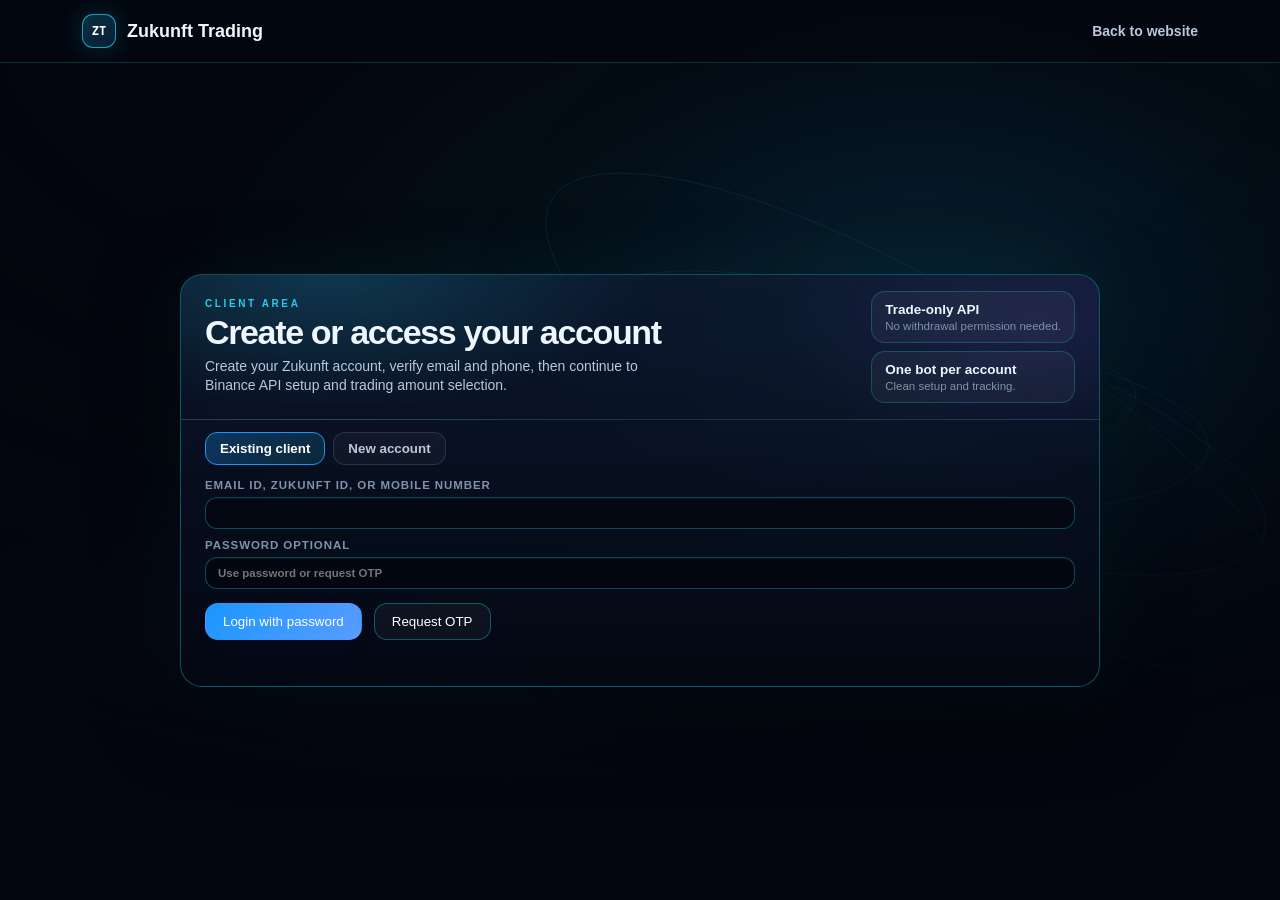
==== account.html @ 31ef970a "Initial frontend" ====
﻿<!doctype html>
<html lang="en">
<head>
<meta charset="utf-8">
<title>Zukunft Trading - Account Signup / Login</title>
<meta name="viewport" content="width=device-width, initial-scale=1">
<style>
  :root{--ground:#03060E;--surface:rgba(255,255,255,.045);--line:rgba(140,175,235,.18);--line-2:rgba(34,211,238,.36);--ink:#EEF6FF;--ink-soft:#B9C8DD;--muted:#7F92AC;--accent:#1997FF;--accent-2:#22D3EE;--iris:#8B5CF6;--up:#22D08A;--bad:#FF5B7A}
  *{box-sizing:border-box}html{min-height:100%;background:var(--ground)}body{margin:0;min-height:100svh;color:var(--ink);font-family:-apple-system,BlinkMacSystemFont,"Segoe UI",Roboto,Helvetica,Arial,sans-serif;background:radial-gradient(1200px 700px at 72% 36%,rgba(34,211,238,.1),transparent 62%),radial-gradient(820px 480px at 30% 84%,rgba(139,92,246,.1),transparent 64%),var(--ground);overflow-x:hidden}
  canvas{position:fixed;inset:0;width:100vw;height:100vh;pointer-events:none;z-index:0;opacity:.9;will-change:opacity}
  .vignette{position:fixed;inset:0;z-index:1;pointer-events:none;background:radial-gradient(120% 90% at 50% 0%,transparent 42%,rgba(3,6,14,.58) 82%,var(--ground) 100%)}
  .page{position:relative;z-index:2;min-height:100svh;display:grid;place-items:center;padding:66px 22px 6px}
  .top{position:fixed;left:0;right:0;top:0;z-index:5;border-bottom:1px solid rgba(34,211,238,.22);background:rgba(3,7,16,.8);backdrop-filter:blur(18px)}
  .top-in{height:62px;display:flex;align-items:center;justify-content:space-between;gap:18px;width:min(1160px,100%);margin:auto;padding:0 22px}
  .brand{display:flex;align-items:center;gap:11px;font-weight:850;font-size:18px}.brand-mark{width:34px;height:34px;border-radius:11px;display:grid;place-items:center;font:850 12px ui-monospace,monospace;color:#fff;background:linear-gradient(145deg,rgba(34,211,238,.22),rgba(59,130,246,.18));border:1px solid rgba(34,211,238,.7);box-shadow:0 0 28px rgba(34,211,238,.22)}
  .back{color:var(--ink-soft);text-decoration:none;font-weight:750;font-size:14px}.back:hover{color:#fff}
  .auth-card{width:min(920px,100%);border:1px solid rgba(34,211,238,.34);border-radius:22px;background:linear-gradient(180deg,rgba(14,25,49,.78),rgba(5,10,22,.86));box-shadow:0 24px 80px rgba(0,0,0,.58),0 0 70px rgba(34,211,238,.08);overflow:hidden;backdrop-filter:blur(14px)}
  .auth-head{display:grid;grid-template-columns:1fr auto;gap:16px;align-items:center;padding:16px 24px;border-bottom:1px solid var(--line);background:radial-gradient(520px 220px at 16% 0%,rgba(34,211,238,.18),transparent 62%),radial-gradient(420px 200px at 94% 34%,rgba(139,92,246,.11),transparent 64%)}
  .kicker{margin:0 0 6px;font-size:10px;font-weight:800;letter-spacing:.26em;text-transform:uppercase;background:linear-gradient(90deg,var(--accent-2),var(--iris));-webkit-background-clip:text;background-clip:text;color:transparent}
  h1{margin:0;font-size:clamp(25px,3vw,34px);line-height:1;letter-spacing:-.04em}.lead{margin:8px 0 0;color:var(--ink-soft);font-size:14px;max-width:60ch;line-height:1.38}
  .tabs{display:flex;gap:8px;padding:12px 24px 0}.tab{border:1px solid var(--line);background:rgba(255,255,255,.035);color:var(--ink-soft);padding:8px 14px;border-radius:12px;cursor:pointer;font-weight:800}.tab.active{color:#fff;border-color:var(--accent);background:linear-gradient(135deg,rgba(25,151,255,.28),rgba(34,211,238,.12))}
  .auth-body{padding:14px 24px 18px;background:linear-gradient(180deg,rgba(3,7,16,.12),rgba(3,7,16,.34))}.auth-pane{display:none}.auth-pane.active{display:block}.form-grid{display:grid;grid-template-columns:repeat(4,1fr);gap:10px}.form-grid>label:not(.full){grid-column:span 1}.full{grid-column:1/-1}.form-grid>.country-field{grid-column:1 / span 2}.form-grid>label:has(#signupEmail){grid-column:3 / span 2}.form-grid>.phone-grid{grid-column:1 / span 2}.form-grid>label:has(#signupPass){grid-column:3 / span 1}.form-grid>label:has(#signupPass2){grid-column:4 / span 1}
  label{display:grid;gap:6px;font-size:11.5px;color:var(--muted);font-weight:800;text-transform:uppercase;letter-spacing:.08em}
  input,select{width:100%;border:1px solid rgba(34,211,238,.32);border-radius:12px;background:rgba(3,6,14,.72);color:#fff;padding:9px 12px;font:inherit;outline:none;box-shadow:inset 0 1px 0 rgba(255,255,255,.03);color-scheme:dark}input:focus,select:focus{border-color:var(--accent-2);box-shadow:0 0 0 3px rgba(34,211,238,.12),0 0 28px rgba(34,211,238,.08)}input[readonly]{opacity:.78}input[type="date"]::-webkit-calendar-picker-indicator{filter:invert(1) brightness(1.7);opacity:.75;cursor:pointer}
  .combo-field{position:relative}.combo-wrap{position:relative}.combo-wrap input{padding-right:42px}.combo-wrap:after{content:"";position:absolute;right:15px;top:50%;width:8px;height:8px;border-right:2px solid #C9D8EF;border-bottom:2px solid #C9D8EF;transform:translateY(-70%) rotate(45deg);pointer-events:none}.combo-menu{position:absolute;z-index:20;left:0;right:0;top:calc(100% + 7px);display:none;max-height:124px;overflow:auto;border:1px solid rgba(34,211,238,.34);border-radius:16px;background:linear-gradient(180deg,rgba(10,22,42,.98),rgba(4,9,20,.98));box-shadow:0 28px 80px rgba(0,0,0,.58),0 0 42px rgba(34,211,238,.1);padding:6px;backdrop-filter:blur(16px)}.combo-field.open .combo-menu{display:block}.combo-option{width:100%;border:0;border-radius:11px;background:transparent;color:#DCEBFF;text-align:left;padding:8px 11px;font:800 12.5px inherit;cursor:pointer}.combo-option:hover,.combo-option.active{background:linear-gradient(135deg,rgba(25,151,255,.22),rgba(34,211,238,.1));color:#fff}.combo-empty{padding:9px 11px;color:var(--muted);font-size:12.5px}.combo-hint{display:none;margin-top:3px;color:var(--muted);font-size:10.5px;text-transform:none;letter-spacing:0;font-weight:700}.country-field.open .combo-hint,.country-field:focus-within .combo-hint{display:block}.phone-grid{display:grid;grid-template-columns:minmax(150px,.36fr) 1fr;gap:10px}.plan-choice{display:grid;grid-template-columns:repeat(2,1fr);gap:10px;margin:0 0 12px}.plan-choice input{position:absolute;opacity:0;pointer-events:none}.plan-card{border:1px solid var(--line);border-radius:15px;background:rgba(255,255,255,.035);padding:10px 13px;cursor:pointer;transition:border-color .18s ease,background .18s ease,box-shadow .18s ease}.plan-card b{display:block;color:#fff;font-size:13.5px}.plan-card span{display:block;color:var(--muted);font-size:11px;margin-top:3px;text-transform:none;letter-spacing:0;font-weight:700}.plan-card:has(input:checked){border-color:var(--accent-2);background:linear-gradient(135deg,rgba(25,151,255,.22),rgba(34,211,238,.09));box-shadow:0 0 30px rgba(34,211,238,.09)}
  .demo-hidden{display:none!important}
  .auth-pane.demo-mode .form-grid{grid-template-columns:repeat(4,1fr);align-items:end}.auth-pane.demo-mode .form-grid>label:not(.full){grid-column:span 2}.auth-pane.demo-mode .form-grid>.country-field{grid-column:1 / span 2}.auth-pane.demo-mode .form-grid>label:has(#signupEmail){grid-column:3 / span 2}.auth-pane.demo-mode .form-grid>label:has(#signupPass){grid-column:1 / span 2}.auth-pane.demo-mode .form-grid>label:has(#signupPass2){grid-column:3 / span 2}
  .rule-list{display:flex;gap:8px;flex-wrap:wrap;margin:2px 0 10px}.rule{font-size:11px;color:var(--muted);border:1px solid var(--line);border-radius:999px;padding:4px 8px}.rule.ok{color:var(--up);border-color:rgba(34,208,138,.35);background:rgba(34,208,138,.08)}
  .actions{display:flex;gap:12px;flex-wrap:wrap;margin-top:14px}.btn{border:1px solid transparent;border-radius:13px;padding:10px 17px;font:800 14px inherit;cursor:pointer;color:#fff}.btn-primary{background:linear-gradient(135deg,var(--accent),#5B9BFF);box-shadow:0 16px 44px -18px rgba(59,130,246,.9)}.btn-ghost{background:rgba(255,255,255,.04);border-color:var(--line-2)}
  .msg{min-height:18px;color:var(--muted);font-size:12.5px;margin-top:10px}.msg.err{color:var(--bad)}.otp-box,.success-box{display:none;margin-top:12px;padding:12px 14px;border-radius:14px;border:1px solid var(--line);background:rgba(255,255,255,.035);color:var(--ink-soft)}.otp-box.show,.success-box.show{display:block}.success-box{border-color:rgba(34,208,138,.35);background:rgba(34,208,138,.09);color:#BDF7DD}.demo-code{font-family:ui-monospace,monospace;color:#fff;font-weight:850}
  .aside{display:grid;gap:8px;align-content:start;min-width:200px}.mini-card{border:1px solid rgba(34,211,238,.24);border-radius:14px;padding:10px 13px;background:rgba(255,255,255,.04)}.mini-card b{display:block;font-size:13.5px}.mini-card span{display:block;color:var(--muted);font-size:11.5px;margin-top:3px}
  @media(max-width:780px){.auth-head{grid-template-columns:1fr}.aside{grid-template-columns:1fr 1fr}.form-grid,.auth-pane.demo-mode .form-grid,.plan-choice,.phone-grid{grid-template-columns:1fr}.form-grid>label:not(.full),.form-grid>.country-field,.form-grid>label:has(#signupEmail),.form-grid>.phone-grid,.form-grid>label:has(#signupPass),.form-grid>label:has(#signupPass2),.auth-pane.demo-mode .form-grid>label:not(.full),.auth-pane.demo-mode .form-grid>.country-field,.auth-pane.demo-mode .form-grid>label:has(#signupEmail),.auth-pane.demo-mode .form-grid>label:has(#signupPass),.auth-pane.demo-mode .form-grid>label:has(#signupPass2){grid-column:auto}.page{padding-top:82px}.tabs,.auth-body,.auth-head{padding-left:20px;padding-right:20px}}
  @media(max-width:520px){.page{padding:68px 10px 8px}.top-in{height:56px;padding:0 14px}.brand{font-size:15px}.back{font-size:13px}.auth-card{border-radius:18px}.auth-head{padding:13px 15px}.aside{display:none}.kicker{font-size:9.5px;margin-bottom:5px}h1{font-size:25px}.lead{font-size:12.5px;line-height:1.35;margin-top:7px}.tabs{padding:10px 14px 0}.tab{padding:8px 10px;font-size:13px}.auth-body{padding:12px 14px 14px}.plan-choice{grid-template-columns:repeat(2,1fr);gap:8px;margin-bottom:10px}.plan-card{padding:9px 10px;border-radius:13px}.plan-card b{font-size:12.5px}.plan-card span{display:none}.form-grid,.auth-pane.demo-mode .form-grid{grid-template-columns:repeat(2,1fr);gap:9px}.form-grid>label:not(.full),.auth-pane.demo-mode .form-grid>label:not(.full){grid-column:span 1}.form-grid>.country-field,.auth-pane.demo-mode .form-grid>.country-field,.form-grid>label:has(#signupEmail),.auth-pane.demo-mode .form-grid>label:has(#signupEmail),.form-grid>.phone-grid{grid-column:1 / -1}.form-grid>label:has(#signupPass),.auth-pane.demo-mode .form-grid>label:has(#signupPass){grid-column:1 / span 1}.form-grid>label:has(#signupPass2),.auth-pane.demo-mode .form-grid>label:has(#signupPass2){grid-column:2 / span 1}label{font-size:10.5px;gap:5px}input,select{padding:8px 10px;font-size:13px}.rule-list{gap:6px;margin-bottom:8px}.rule{font-size:10px;padding:3px 7px}.actions{margin-top:10px}.btn{padding:9px 13px;font-size:13px}.phone-grid{grid-template-columns:1fr 1fr}}
  @media(max-width:380px){.page{padding:60px 8px 4px}.top-in{height:52px}.auth-head{padding:10px 12px}.kicker{display:none}h1{font-size:22px}.lead{display:none}.tabs{padding:8px 12px 0}.tab{padding:7px 9px;font-size:12px}.auth-body{padding:9px 12px 10px}.plan-choice{margin-bottom:7px}.plan-card{padding:7px 9px}.plan-card b{font-size:11.5px}.form-grid,.auth-pane.demo-mode .form-grid{gap:7px}label{font-size:9.5px;gap:4px}input,select{padding:6px 8px;font-size:12px;border-radius:10px}.combo-menu{max-height:96px}.rule-list{margin:0 0 5px}.rule{font-size:9px;padding:2px 6px}.actions{margin-top:7px}.btn{padding:8px 11px;font-size:12px}.msg{min-height:14px;margin-top:6px;font-size:11px}}
</style>
</head>
<body>
<canvas id="bg" aria-hidden="true"></canvas>
<div class="vignette" aria-hidden="true"></div>
<header class="top">
  <div class="top-in">
    <div class="brand"><span class="brand-mark">ZT</span><span>Zukunft Trading</span></div>
    <a class="back" href="zukunft-trading.html">Back to website</a>
  </div>
</header>
<main class="page">
  <section class="auth-card">
    <div class="auth-head">
      <div>
        <p class="kicker">Client area</p>
        <h1>Create or access your account</h1>
        <p class="lead">Create your Zukunft account, verify email and phone, then continue to Binance API setup and trading amount selection.</p>
      </div>
      <div class="aside">
        <div class="mini-card"><b>Trade-only API</b><span>No withdrawal permission needed.</span></div>
        <div class="mini-card"><b>One bot per account</b><span>Clean setup and tracking.</span></div>
      </div>
    </div>
    <div class="tabs" role="tablist">
      <button class="tab active" data-tab="login" type="button">Existing client</button>
      <button class="tab" data-tab="signup" type="button">New account</button>
    </div>
    <div class="auth-body">
      <form class="auth-pane" id="signupPane">
        <div class="plan-choice" aria-label="Account type">
          <label class="plan-card"><input type="radio" name="accountType" value="starter_demo" checked><b>Free Demo</b><span>2-day demo account connection</span></label>
          <label class="plan-card"><input type="radio" name="accountType" value="pro_live"><b>Pro Live</b><span>$100/month live Binance connection</span></label>
        </div>
        <div class="form-grid">
          <label>First name<input id="firstName" autocomplete="given-name" required></label>
          <label>Last name<input id="lastName" autocomplete="family-name" required></label>
          <label data-pro-only>Date of birth<input id="dob" type="date"></label>
          <label data-pro-only>Age<input id="age" readonly placeholder="Auto"></label>
          <label class="full combo-field" id="countryField">Country of residence<span class="combo-wrap"><input id="country" autocomplete="off" placeholder="Search or type your country" required></span><span class="combo-menu" id="countryMenu"></span><span class="combo-hint">If your country is not listed, type it and it will be saved for next time.</span></label>
          <label>Email ID<input id="signupEmail" type="email" autocomplete="email" required></label>
          <div class="phone-grid" data-pro-only>
            <label class="combo-field" id="phoneCodeField">Extension<span class="combo-wrap"><input id="phoneCode" autocomplete="off" placeholder="+49 Germany" required></span><span class="combo-menu" id="phoneCodeMenu"></span></label>
            <label>Mobile number<input id="signupPhone" type="tel" autocomplete="tel" placeholder="170 0000000" required></label>
          </div>
          <label>Password<input id="signupPass" type="password" autocomplete="new-password" required></label>
          <label>Repeat password<input id="signupPass2" type="password" autocomplete="new-password" required></label>
          <div class="full"><div class="rule-list" id="rules"><span class="rule" data-rule="len">8+ characters</span><span class="rule" data-rule="cap">1 capital letter</span><span class="rule" data-rule="num">1 number</span><span class="rule" data-rule="match">Passwords match</span></div></div>
        </div>
        <div class="actions"><button class="btn btn-primary" type="submit">Create account</button></div>
        <div class="msg" id="signupMsg"></div>
        <div class="otp-box" id="signupOtp"><p id="emailOtpText">Email OTP sent. Check your inbox and enter the code below.</p><p id="phoneOtpText">Phone OTP sent. Enter the phone code below.</p><div class="form-grid"><label>Email OTP<input id="emailOtp" inputmode="numeric" maxlength="6"></label><label id="phoneOtpField">Phone OTP<input id="phoneOtp" inputmode="numeric" maxlength="6"></label></div><div class="actions"><button class="btn btn-primary" type="button" id="verifySignup">Verify and continue</button></div></div>
        <div class="success-box" id="signupSuccess">Account verified. Next step: payment gateway, then API key entry and capital setup.</div>
      </form>
      <form class="auth-pane active" id="loginPane">
        <div class="form-grid">
          <label class="full">Email ID, Zukunft ID, or mobile number<input id="loginId" autocomplete="username" required></label>
          <label class="full">Password optional<input id="loginPass" type="password" autocomplete="current-password" placeholder="Use password or request OTP"></label>
        </div>
        <div class="actions"><button class="btn btn-primary" type="submit">Login with password</button><button class="btn btn-ghost" type="button" id="requestLoginOtp">Request OTP</button></div>
        <div class="msg" id="loginMsg"></div>
        <div class="otp-box" id="loginOtpBox"><p>Login OTP sent. Check your email and enter the code below.</p><label>OTP<input id="loginOtp" inputmode="numeric" maxlength="6"></label><div class="actions"><button class="btn btn-primary" type="button" id="verifyLogin">Verify login</button></div></div>
        <div class="success-box" id="loginSuccess">Login successful. Dashboard connection comes next.</div>
      </form>
    </div>
  </section>
</main>
<script>
(function(){
  var API=window.ZUKUNFT_API_URL||(location.protocol==='file:'||location.hostname==='localhost'||location.hostname==='127.0.0.1'?'http://localhost:5050':'https://api.zukunfttrading.com'),pendingSignup=null,pendingLogin=null;
  function $(id){return document.getElementById(id)}function clean(v){return String(v||'').trim()}
  function setMsg(id,msg,err){var el=$(id);if(!el)return;el.textContent=msg||'';el.classList.toggle('err',!!err)}
  function api(path,body){return fetch(API+path,{method:'POST',headers:{'Content-Type':'application/json'},body:JSON.stringify(body)}).catch(function(){throw new Error('Backend is not running. Open D:\\Start Zukunft Account.bat and keep that window open.')}).then(function(r){return r.json().then(function(d){if(!r.ok)throw new Error(d.error||'Request failed');return d})})}
  function openPortal(){setTimeout(function(){location.href='portal.html'},850)}
  var countryData=[
    ['Germany','+49'],['United States','+1'],['Canada','+1'],['United Kingdom','+44'],['India','+91'],['Australia','+61'],['France','+33'],['Spain','+34'],['Italy','+39'],['Netherlands','+31'],['Switzerland','+41'],['Austria','+43'],['Belgium','+32'],['Sweden','+46'],['Norway','+47'],['Denmark','+45'],['Finland','+358'],['Poland','+48'],['Portugal','+351'],['Ireland','+353'],['United Arab Emirates','+971'],['Saudi Arabia','+966'],['Singapore','+65'],['Japan','+81'],['South Korea','+82'],['China','+86'],['Brazil','+55'],['Mexico','+52'],['South Africa','+27'],['Turkey','+90'],['New Zealand','+64'],['Luxembourg','+352'],['Czech Republic','+420'],['Slovakia','+421'],['Hungary','+36'],['Romania','+40'],['Bulgaria','+359'],['Croatia','+385'],['Slovenia','+386'],['Greece','+30'],['Cyprus','+357'],['Malta','+356'],['Estonia','+372'],['Latvia','+371'],['Lithuania','+370'],['Iceland','+354'],['Liechtenstein','+423'],['Monaco','+377'],['Andorra','+376'],['Israel','+972'],['Qatar','+974'],['Kuwait','+965'],['Bahrain','+973'],['Oman','+968'],['Thailand','+66'],['Malaysia','+60'],['Indonesia','+62'],['Philippines','+63'],['Vietnam','+84'],['Taiwan','+886'],['Hong Kong','+852'],['Pakistan','+92'],['Bangladesh','+880'],['Sri Lanka','+94'],['Nepal','+977'],['Egypt','+20'],['Morocco','+212'],['Nigeria','+234'],['Kenya','+254'],['Ghana','+233'],['Argentina','+54'],['Chile','+56'],['Colombia','+57'],['Peru','+51'],['Uruguay','+598'],['Russia','+7'],['Ukraine','+380'],['Serbia','+381'],['Georgia','+995'],['Armenia','+374']
  ].map(function(x){return {name:x[0],code:x[1]}});
  try{JSON.parse(localStorage.getItem('ztCountries')||'[]').forEach(function(c){if(c&&!countryData.some(function(d){return d.name===c}))countryData.push({name:c,code:''})})}catch(e){}
  countryData.sort(function(a,b){return a.name.localeCompare(b.name)});
  function saveCountry(v){v=clean(v);if(v&&!countryData.some(function(d){return d.name===v})){countryData.push({name:v,code:''});countryData.sort(function(a,b){return a.name.localeCompare(b.name)});localStorage.setItem('ztCountries',JSON.stringify(countryData.filter(function(d){return !d.code}).map(function(d){return d.name})))}renderCountries();renderPhoneCodes()}
  function renderMenu(menuId,items,query,emptyText,choose){var menu=$(menuId);menu.innerHTML='';var q=clean(query).toLowerCase(),shown=items.filter(function(item){return !q||item.search.toLowerCase().includes(q)}).slice(0,14);shown.forEach(function(item){var b=document.createElement('button');b.type='button';b.className='combo-option';b.textContent=item.label;b.addEventListener('mousedown',function(e){e.preventDefault();choose(item)});menu.appendChild(b)});if(!shown.length){var d=document.createElement('div');d.className='combo-empty';d.textContent=emptyText;menu.appendChild(d)}}
  function renderCountries(){renderMenu('countryMenu',countryData.map(function(c){return {label:c.name,search:c.name,item:c}}),$('country').value,'Press Enter to save "'+$('country').value+'"',function(item){$('country').value=item.item.name;if(item.item.code)$('phoneCode').value=item.item.code+' '+item.item.name;$('countryField').classList.remove('open')})}
  function renderPhoneCodes(){renderMenu('phoneCodeMenu',countryData.map(function(c){return {label:(c.code||'Code needed')+'  '+c.name,search:(c.code+' '+c.name),item:c}}),$('phoneCode').value,'Type country code manually',function(item){$('phoneCode').value=(item.item.code?item.item.code+' ':'')+item.item.name;$('phoneCodeField').classList.remove('open')})}
  renderCountries();renderPhoneCodes();
  $('country').addEventListener('focus',function(){$('countryField').classList.add('open');renderCountries()});
  $('country').addEventListener('input',function(){$('countryField').classList.add('open');renderCountries()});
  $('country').addEventListener('keydown',function(e){if(e.key==='Enter'){e.preventDefault();saveCountry(this.value);$('countryField').classList.remove('open')}});
  $('phoneCode').addEventListener('focus',function(){$('phoneCodeField').classList.add('open');renderPhoneCodes()});
  $('phoneCode').addEventListener('input',function(){$('phoneCodeField').classList.add('open');renderPhoneCodes()});
  document.addEventListener('mousedown',function(e){if(!$('countryField').contains(e.target))$('countryField').classList.remove('open');if(!$('phoneCodeField').contains(e.target))$('phoneCodeField').classList.remove('open')});
  function calcAge(){var d=$('dob').value;if(!d){$('age').value='';return}var b=new Date(d),n=new Date(),a=n.getFullYear()-b.getFullYear(),m=n.getMonth()-b.getMonth();if(m<0||m===0&&n.getDate()<b.getDate())a--;$('age').value=String(Math.max(0,a))}$('dob').addEventListener('change',calcAge);
  function rules(){var p=$('signupPass').value,p2=$('signupPass2').value,s={len:p.length>=8,cap:/[A-Z]/.test(p),num:/\d/.test(p),match:p&&p===p2};Object.keys(s).forEach(function(k){var el=document.querySelector('[data-rule="'+k+'"]');if(el)el.classList.toggle('ok',!!s[k])});return s.len&&s.cap&&s.num&&s.match}
  ['signupPass','signupPass2'].forEach(function(id){$(id).addEventListener('input',rules)});
  function accountType(){return (document.querySelector('input[name="accountType"]:checked')||{}).value||'starter_demo'}
  function applyAccountType(){var pro=accountType()==='pro_live';$('signupPane').classList.toggle('demo-mode',!pro);document.querySelectorAll('[data-pro-only]').forEach(function(el){el.classList.toggle('demo-hidden',!pro);el.querySelectorAll('input').forEach(function(input){input.required=pro})})}
  document.querySelectorAll('input[name="accountType"]').forEach(function(input){input.addEventListener('change',applyAccountType)});applyAccountType();
  document.querySelectorAll('.tab').forEach(function(t){t.addEventListener('click',function(){document.querySelectorAll('.tab').forEach(function(x){x.classList.toggle('active',x===t)});$('signupPane').classList.toggle('active',t.dataset.tab==='signup');$('loginPane').classList.toggle('active',t.dataset.tab==='login')})});
  $('signupPane').addEventListener('submit',function(e){e.preventDefault();if(!rules()){setMsg('signupMsg','Password must be 8+ characters with 1 capital letter, 1 number, and both entries must match.',true);return}saveCountry($('country').value);var type=accountType(),pro=type==='pro_live';setMsg('signupMsg','Requesting OTP...',false);api('/auth/signup',{accountType:type,demoExpiresInDays:type==='starter_demo'?2:null,firstName:clean($('firstName').value),lastName:clean($('lastName').value),dob:pro?$('dob').value:null,age:pro?Number($('age').value||0):null,country:clean($('country').value),email:clean($('signupEmail').value),phoneCode:pro?clean($('phoneCode').value):null,phone:pro?clean($('signupPhone').value):null,password:$('signupPass').value}).then(function(d){pendingSignup=d;var needsPhone=!!d.phoneOtpSent;$('phoneOtpText').style.display=needsPhone?'block':'none';$('phoneOtpField').style.display=needsPhone?'grid':'none';$('phoneOtp').value='';$('signupOtp').classList.add('show');setMsg('signupMsg',needsPhone?'OTP sent. Verify email and phone to create your account.':'OTP sent. Verify your email to create your demo account.',false)}).catch(function(err){setMsg('signupMsg',err.message,true)})});
  $('verifySignup').addEventListener('click',function(){if(!pendingSignup){setMsg('signupMsg','Request OTP first.',true);return}api('/auth/verify-signup',{signupRequestId:pendingSignup.signupRequestId,emailOtp:clean($('emailOtp').value),phoneOtp:clean($('phoneOtp').value)}).then(function(d){localStorage.setItem('ztToken',d.token);$('signupSuccess').textContent='Account created. Opening your client portal...';$('signupSuccess').classList.add('show');setMsg('signupMsg','Verified. Your Zukunft ID is '+d.customerNumber+'.',false);openPortal()}).catch(function(err){setMsg('signupMsg',err.message,true)})});
  $('loginPane').addEventListener('submit',function(e){e.preventDefault();setMsg('loginMsg','Checking account...',false);api('/auth/login',{identifier:clean($('loginId').value),password:$('loginPass').value}).then(function(d){localStorage.setItem('ztToken',d.token);$('loginSuccess').textContent='Login successful. Opening your client portal...';$('loginSuccess').classList.add('show');setMsg('loginMsg','Verified.',false);openPortal()}).catch(function(err){setMsg('loginMsg',err.message,true)})});
  $('requestLoginOtp').addEventListener('click',function(){setMsg('loginMsg','Sending OTP...',false);api('/auth/request-login-otp',{identifier:clean($('loginId').value)}).then(function(d){pendingLogin=d;$('loginOtpBox').classList.add('show');setMsg('loginMsg','OTP sent. Check your email.',false)}).catch(function(err){setMsg('loginMsg',err.message,true)})});
  $('verifyLogin').addEventListener('click',function(){if(!pendingLogin){setMsg('loginMsg','Request an OTP first.',true);return}api('/auth/verify-login-otp',{userId:pendingLogin.userId,loginOtp:clean($('loginOtp').value)}).then(function(d){localStorage.setItem('ztToken',d.token);$('loginSuccess').textContent='Login successful. Opening your client portal...';$('loginSuccess').classList.add('show');setMsg('loginMsg','Verified.',false);openPortal()}).catch(function(err){setMsg('loginMsg',err.message,true)})});
  var cv=$('bg'),ctx=cv.getContext('2d'),mx=0,my=0,tmx=0,tmy=0,reduce=matchMedia('(prefers-reduced-motion: reduce)').matches;
  function resize(){cv.width=innerWidth;cv.height=innerHeight}resize();addEventListener('resize',resize);
  addEventListener('pointermove',function(e){tmx=(e.clientX/innerWidth-.5)*2;tmy=(e.clientY/innerHeight-.5)*2},{passive:true});
  function frame(t){mx+=(tmx-mx)*.035;my+=(tmy-my)*.035;ctx.clearRect(0,0,cv.width,cv.height);var W=cv.width,H=cv.height,cx=W*.72+mx*18,cy=H*.47+my*12,r=Math.min(W,H);var g=ctx.createRadialGradient(cx,cy,0,cx,cy,r*.58);g.addColorStop(0,'rgba(34,211,238,.105)');g.addColorStop(.46,'rgba(59,130,246,.035)');g.addColorStop(1,'transparent');ctx.fillStyle=g;ctx.fillRect(0,0,W,H);ctx.strokeStyle='rgba(34,211,238,.11)';ctx.lineWidth=1;for(var i=0;i<4;i++){ctx.beginPath();ctx.ellipse(cx,cy,r*(.24+i*.08),r*(.07+i*.025),(-17+i*13+(reduce?0:t*.003))*Math.PI/180,0,Math.PI*2);ctx.stroke()}if(!reduce)requestAnimationFrame(frame)}requestAnimationFrame(frame);
})();
</script>
</body>
</html>
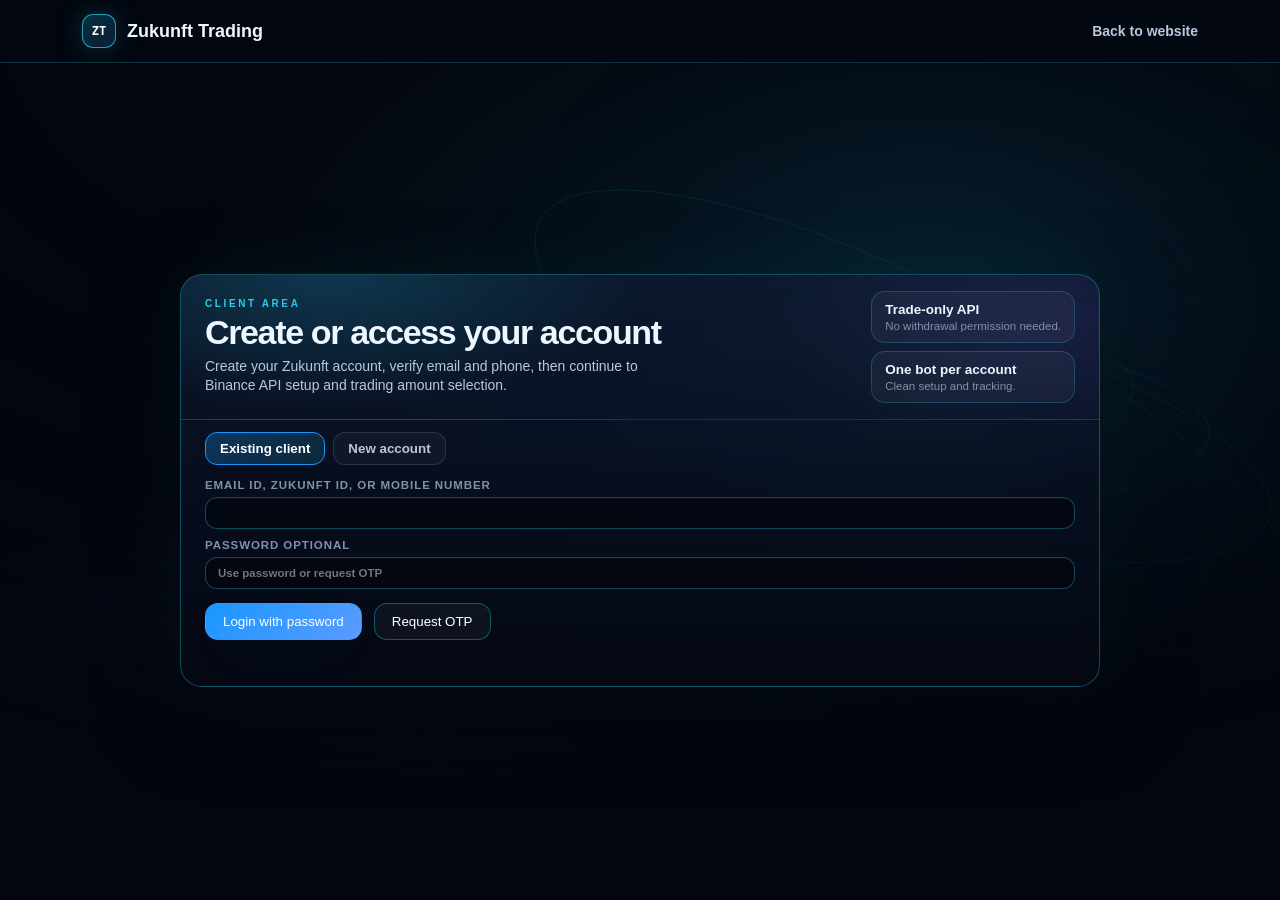
==== commit 77f397e1: "Point frontend to live backend" ====
--- a/account.html
+++ b/account.html
@@ -1,4 +1,4 @@
-﻿<!doctype html>
+<!doctype html>
 <html lang="en">
 <head>
 <meta charset="utf-8">
@@ -101,7 +101,7 @@
 </main>
 <script>
 (function(){
-  var API=window.ZUKUNFT_API_URL||(location.protocol==='file:'||location.hostname==='localhost'||location.hostname==='127.0.0.1'?'http://localhost:5050':'https://api.zukunfttrading.com'),pendingSignup=null,pendingLogin=null;
+  var API=window.ZUKUNFT_API_URL||(location.protocol==='file:'||location.hostname==='localhost'||location.hostname==='127.0.0.1'?'http://localhost:5050':'https://zukunft-trading-backend.onrender.com'),pendingSignup=null,pendingLogin=null;
   function $(id){return document.getElementById(id)}function clean(v){return String(v||'').trim()}
   function setMsg(id,msg,err){var el=$(id);if(!el)return;el.textContent=msg||'';el.classList.toggle('err',!!err)}
   function api(path,body){return fetch(API+path,{method:'POST',headers:{'Content-Type':'application/json'},body:JSON.stringify(body)}).catch(function(){throw new Error('Backend is not running. Open D:\\Start Zukunft Account.bat and keep that window open.')}).then(function(r){return r.json().then(function(d){if(!r.ok)throw new Error(d.error||'Request failed');return d})})}
@@ -142,3 +142,4 @@
 </script>
 </body>
 </html>
+
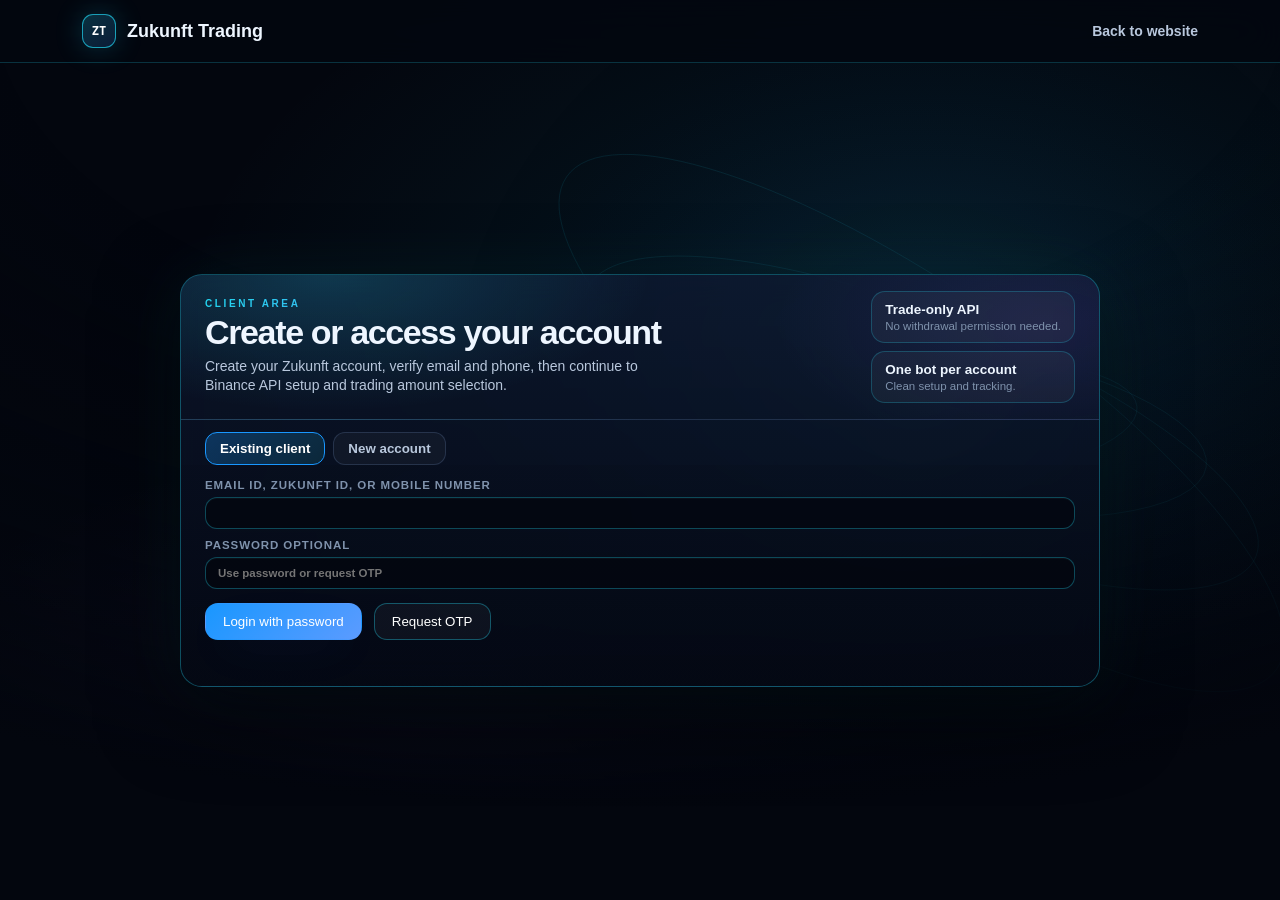
==== commit 3bec05dc: "Require login after signup" ====
--- a/account.html
+++ b/account.html
@@ -106,6 +106,7 @@
   function setMsg(id,msg,err){var el=$(id);if(!el)return;el.textContent=msg||'';el.classList.toggle('err',!!err)}
   function api(path,body){return fetch(API+path,{method:'POST',headers:{'Content-Type':'application/json'},body:JSON.stringify(body)}).catch(function(){throw new Error('Backend is not running. Open D:\\Start Zukunft Account.bat and keep that window open.')}).then(function(r){return r.json().then(function(d){if(!r.ok)throw new Error(d.error||'Request failed');return d})})}
   function openPortal(){setTimeout(function(){location.href='portal.html'},850)}
+  function showTab(name){document.querySelectorAll('.tab').forEach(function(x){x.classList.toggle('active',x.dataset.tab===name)});$('signupPane').classList.toggle('active',name==='signup');$('loginPane').classList.toggle('active',name==='login')}
   var countryData=[
     ['Germany','+49'],['United States','+1'],['Canada','+1'],['United Kingdom','+44'],['India','+91'],['Australia','+61'],['France','+33'],['Spain','+34'],['Italy','+39'],['Netherlands','+31'],['Switzerland','+41'],['Austria','+43'],['Belgium','+32'],['Sweden','+46'],['Norway','+47'],['Denmark','+45'],['Finland','+358'],['Poland','+48'],['Portugal','+351'],['Ireland','+353'],['United Arab Emirates','+971'],['Saudi Arabia','+966'],['Singapore','+65'],['Japan','+81'],['South Korea','+82'],['China','+86'],['Brazil','+55'],['Mexico','+52'],['South Africa','+27'],['Turkey','+90'],['New Zealand','+64'],['Luxembourg','+352'],['Czech Republic','+420'],['Slovakia','+421'],['Hungary','+36'],['Romania','+40'],['Bulgaria','+359'],['Croatia','+385'],['Slovenia','+386'],['Greece','+30'],['Cyprus','+357'],['Malta','+356'],['Estonia','+372'],['Latvia','+371'],['Lithuania','+370'],['Iceland','+354'],['Liechtenstein','+423'],['Monaco','+377'],['Andorra','+376'],['Israel','+972'],['Qatar','+974'],['Kuwait','+965'],['Bahrain','+973'],['Oman','+968'],['Thailand','+66'],['Malaysia','+60'],['Indonesia','+62'],['Philippines','+63'],['Vietnam','+84'],['Taiwan','+886'],['Hong Kong','+852'],['Pakistan','+92'],['Bangladesh','+880'],['Sri Lanka','+94'],['Nepal','+977'],['Egypt','+20'],['Morocco','+212'],['Nigeria','+234'],['Kenya','+254'],['Ghana','+233'],['Argentina','+54'],['Chile','+56'],['Colombia','+57'],['Peru','+51'],['Uruguay','+598'],['Russia','+7'],['Ukraine','+380'],['Serbia','+381'],['Georgia','+995'],['Armenia','+374']
   ].map(function(x){return {name:x[0],code:x[1]}});
@@ -128,10 +129,10 @@
   function accountType(){return (document.querySelector('input[name="accountType"]:checked')||{}).value||'starter_demo'}
   function applyAccountType(){var pro=accountType()==='pro_live';$('signupPane').classList.toggle('demo-mode',!pro);document.querySelectorAll('[data-pro-only]').forEach(function(el){el.classList.toggle('demo-hidden',!pro);el.querySelectorAll('input').forEach(function(input){input.required=pro})})}
   document.querySelectorAll('input[name="accountType"]').forEach(function(input){input.addEventListener('change',applyAccountType)});applyAccountType();
-  document.querySelectorAll('.tab').forEach(function(t){t.addEventListener('click',function(){document.querySelectorAll('.tab').forEach(function(x){x.classList.toggle('active',x===t)});$('signupPane').classList.toggle('active',t.dataset.tab==='signup');$('loginPane').classList.toggle('active',t.dataset.tab==='login')})});
+  document.querySelectorAll('.tab').forEach(function(t){t.addEventListener('click',function(){showTab(t.dataset.tab)})});
   $('signupPane').addEventListener('submit',function(e){e.preventDefault();if(!rules()){setMsg('signupMsg','Password must be 8+ characters with 1 capital letter, 1 number, and both entries must match.',true);return}saveCountry($('country').value);var type=accountType(),pro=type==='pro_live';setMsg('signupMsg','Requesting OTP...',false);api('/auth/signup',{accountType:type,demoExpiresInDays:type==='starter_demo'?2:null,firstName:clean($('firstName').value),lastName:clean($('lastName').value),dob:pro?$('dob').value:null,age:pro?Number($('age').value||0):null,country:clean($('country').value),email:clean($('signupEmail').value),phoneCode:pro?clean($('phoneCode').value):null,phone:pro?clean($('signupPhone').value):null,password:$('signupPass').value}).then(function(d){pendingSignup=d;var needsPhone=!!d.phoneOtpSent;$('phoneOtpText').style.display=needsPhone?'block':'none';$('phoneOtpField').style.display=needsPhone?'grid':'none';$('phoneOtp').value='';$('signupOtp').classList.add('show');setMsg('signupMsg',needsPhone?'OTP sent. Verify email and phone to create your account.':'OTP sent. Verify your email to create your demo account.',false)}).catch(function(err){setMsg('signupMsg',err.message,true)})});
-  $('verifySignup').addEventListener('click',function(){if(!pendingSignup){setMsg('signupMsg','Request OTP first.',true);return}api('/auth/verify-signup',{signupRequestId:pendingSignup.signupRequestId,emailOtp:clean($('emailOtp').value),phoneOtp:clean($('phoneOtp').value)}).then(function(d){localStorage.setItem('ztToken',d.token);$('signupSuccess').textContent='Account created. Opening your client portal...';$('signupSuccess').classList.add('show');setMsg('signupMsg','Verified. Your Zukunft ID is '+d.customerNumber+'.',false);openPortal()}).catch(function(err){setMsg('signupMsg',err.message,true)})});
-  $('loginPane').addEventListener('submit',function(e){e.preventDefault();setMsg('loginMsg','Checking account...',false);api('/auth/login',{identifier:clean($('loginId').value),password:$('loginPass').value}).then(function(d){localStorage.setItem('ztToken',d.token);$('loginSuccess').textContent='Login successful. Opening your client portal...';$('loginSuccess').classList.add('show');setMsg('loginMsg','Verified.',false);openPortal()}).catch(function(err){setMsg('loginMsg',err.message,true)})});
+  $('verifySignup').addEventListener('click',function(){if(!pendingSignup){setMsg('signupMsg','Request OTP first.',true);return}api('/auth/verify-signup',{signupRequestId:pendingSignup.signupRequestId,emailOtp:clean($('emailOtp').value),phoneOtp:clean($('phoneOtp').value)}).then(function(d){localStorage.removeItem('ztToken');$('signupSuccess').textContent='Account created. Your Zukunft ID is '+d.customerNumber+'. Please login now.';$('signupSuccess').classList.add('show');setMsg('signupMsg','Verified. Account created, but portal access needs login OTP.',false);$('loginId').value=d.customerNumber||clean($('signupEmail').value);$('loginPass').value='';$('loginOtp').value='';pendingLogin=null;$('loginOtpBox').classList.remove('show');setTimeout(function(){showTab('login');setMsg('loginMsg','Login with your password. We will send an OTP before portal access.',false)},900)}).catch(function(err){setMsg('signupMsg',err.message,true)})});
+  $('loginPane').addEventListener('submit',function(e){e.preventDefault();setMsg('loginMsg','Checking account...',false);api('/auth/login',{identifier:clean($('loginId').value),password:$('loginPass').value}).then(function(d){pendingLogin=d;$('loginOtp').value='';$('loginOtpBox').classList.add('show');$('loginSuccess').classList.remove('show');setMsg('loginMsg','Password verified. OTP sent to your email. Enter it to open portal.',false)}).catch(function(err){setMsg('loginMsg',err.message,true)})});
   $('requestLoginOtp').addEventListener('click',function(){setMsg('loginMsg','Sending OTP...',false);api('/auth/request-login-otp',{identifier:clean($('loginId').value)}).then(function(d){pendingLogin=d;$('loginOtpBox').classList.add('show');setMsg('loginMsg','OTP sent. Check your email.',false)}).catch(function(err){setMsg('loginMsg',err.message,true)})});
   $('verifyLogin').addEventListener('click',function(){if(!pendingLogin){setMsg('loginMsg','Request an OTP first.',true);return}api('/auth/verify-login-otp',{userId:pendingLogin.userId,loginOtp:clean($('loginOtp').value)}).then(function(d){localStorage.setItem('ztToken',d.token);$('loginSuccess').textContent='Login successful. Opening your client portal...';$('loginSuccess').classList.add('show');setMsg('loginMsg','Verified.',false);openPortal()}).catch(function(err){setMsg('loginMsg',err.message,true)})});
   var cv=$('bg'),ctx=cv.getContext('2d'),mx=0,my=0,tmx=0,tmy=0,reduce=matchMedia('(prefers-reduced-motion: reduce)').matches;
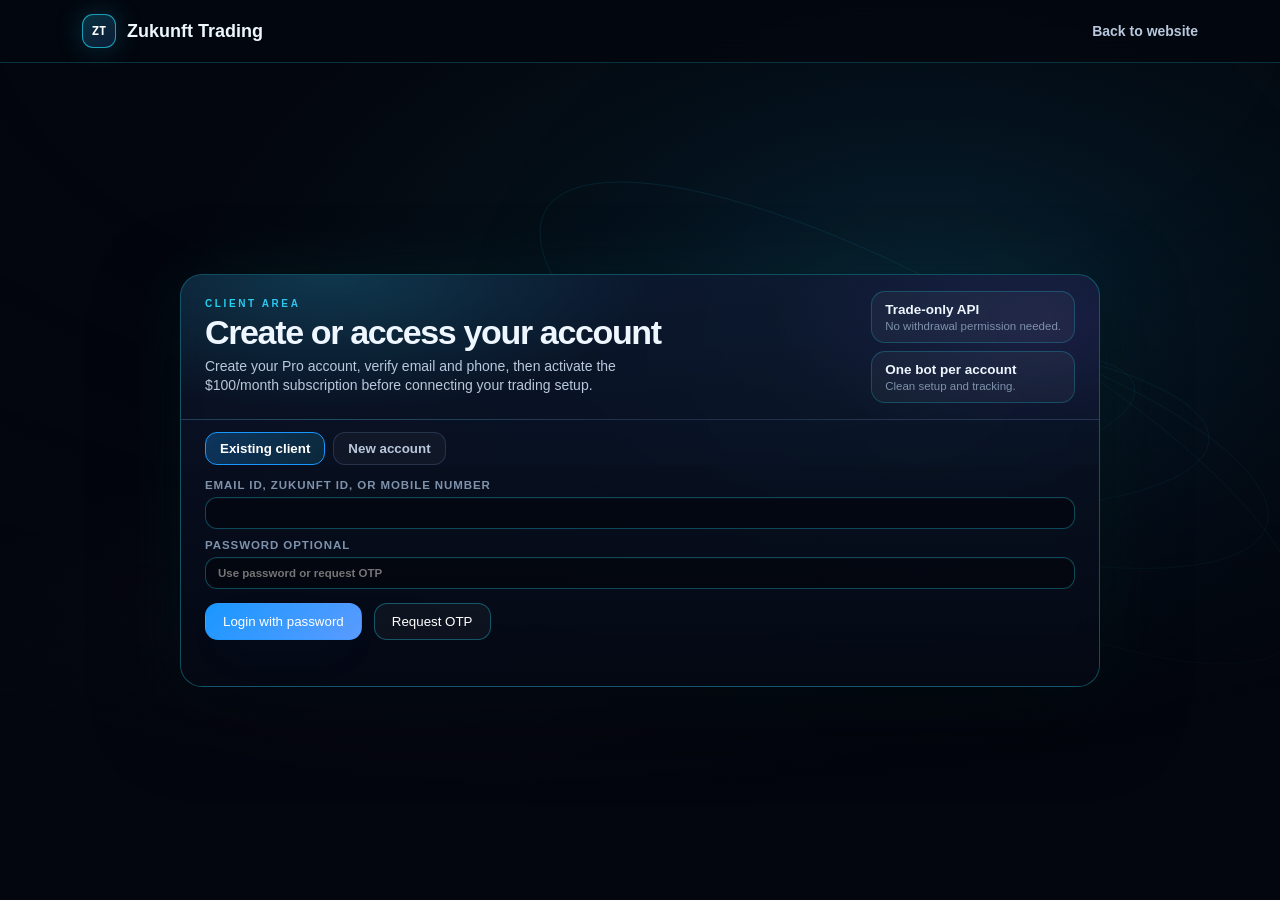
==== commit 62e5279a: "Add Pro-only payment-gated onboarding" ====
--- a/account.html
+++ b/account.html
@@ -22,16 +22,14 @@
   .auth-body{padding:14px 24px 18px;background:linear-gradient(180deg,rgba(3,7,16,.12),rgba(3,7,16,.34))}.auth-pane{display:none}.auth-pane.active{display:block}.form-grid{display:grid;grid-template-columns:repeat(4,1fr);gap:10px}.form-grid>label:not(.full){grid-column:span 1}.full{grid-column:1/-1}.form-grid>.country-field{grid-column:1 / span 2}.form-grid>label:has(#signupEmail){grid-column:3 / span 2}.form-grid>.phone-grid{grid-column:1 / span 2}.form-grid>label:has(#signupPass){grid-column:3 / span 1}.form-grid>label:has(#signupPass2){grid-column:4 / span 1}
   label{display:grid;gap:6px;font-size:11.5px;color:var(--muted);font-weight:800;text-transform:uppercase;letter-spacing:.08em}
   input,select{width:100%;border:1px solid rgba(34,211,238,.32);border-radius:12px;background:rgba(3,6,14,.72);color:#fff;padding:9px 12px;font:inherit;outline:none;box-shadow:inset 0 1px 0 rgba(255,255,255,.03);color-scheme:dark}input:focus,select:focus{border-color:var(--accent-2);box-shadow:0 0 0 3px rgba(34,211,238,.12),0 0 28px rgba(34,211,238,.08)}input[readonly]{opacity:.78}input[type="date"]::-webkit-calendar-picker-indicator{filter:invert(1) brightness(1.7);opacity:.75;cursor:pointer}
-  .combo-field{position:relative}.combo-wrap{position:relative}.combo-wrap input{padding-right:42px}.combo-wrap:after{content:"";position:absolute;right:15px;top:50%;width:8px;height:8px;border-right:2px solid #C9D8EF;border-bottom:2px solid #C9D8EF;transform:translateY(-70%) rotate(45deg);pointer-events:none}.combo-menu{position:absolute;z-index:20;left:0;right:0;top:calc(100% + 7px);display:none;max-height:124px;overflow:auto;border:1px solid rgba(34,211,238,.34);border-radius:16px;background:linear-gradient(180deg,rgba(10,22,42,.98),rgba(4,9,20,.98));box-shadow:0 28px 80px rgba(0,0,0,.58),0 0 42px rgba(34,211,238,.1);padding:6px;backdrop-filter:blur(16px)}.combo-field.open .combo-menu{display:block}.combo-option{width:100%;border:0;border-radius:11px;background:transparent;color:#DCEBFF;text-align:left;padding:8px 11px;font:800 12.5px inherit;cursor:pointer}.combo-option:hover,.combo-option.active{background:linear-gradient(135deg,rgba(25,151,255,.22),rgba(34,211,238,.1));color:#fff}.combo-empty{padding:9px 11px;color:var(--muted);font-size:12.5px}.combo-hint{display:none;margin-top:3px;color:var(--muted);font-size:10.5px;text-transform:none;letter-spacing:0;font-weight:700}.country-field.open .combo-hint,.country-field:focus-within .combo-hint{display:block}.phone-grid{display:grid;grid-template-columns:minmax(150px,.36fr) 1fr;gap:10px}.plan-choice{display:grid;grid-template-columns:repeat(2,1fr);gap:10px;margin:0 0 12px}.plan-choice input{position:absolute;opacity:0;pointer-events:none}.plan-card{border:1px solid var(--line);border-radius:15px;background:rgba(255,255,255,.035);padding:10px 13px;cursor:pointer;transition:border-color .18s ease,background .18s ease,box-shadow .18s ease}.plan-card b{display:block;color:#fff;font-size:13.5px}.plan-card span{display:block;color:var(--muted);font-size:11px;margin-top:3px;text-transform:none;letter-spacing:0;font-weight:700}.plan-card:has(input:checked){border-color:var(--accent-2);background:linear-gradient(135deg,rgba(25,151,255,.22),rgba(34,211,238,.09));box-shadow:0 0 30px rgba(34,211,238,.09)}
-  .demo-hidden{display:none!important}
-  .auth-pane.demo-mode .form-grid{grid-template-columns:repeat(4,1fr);align-items:end}.auth-pane.demo-mode .form-grid>label:not(.full){grid-column:span 2}.auth-pane.demo-mode .form-grid>.country-field{grid-column:1 / span 2}.auth-pane.demo-mode .form-grid>label:has(#signupEmail){grid-column:3 / span 2}.auth-pane.demo-mode .form-grid>label:has(#signupPass){grid-column:1 / span 2}.auth-pane.demo-mode .form-grid>label:has(#signupPass2){grid-column:3 / span 2}
+  .combo-field{position:relative}.combo-wrap{position:relative}.combo-wrap input{padding-right:42px}.combo-wrap:after{content:"";position:absolute;right:15px;top:50%;width:8px;height:8px;border-right:2px solid #C9D8EF;border-bottom:2px solid #C9D8EF;transform:translateY(-70%) rotate(45deg);pointer-events:none}.combo-menu{position:absolute;z-index:20;left:0;right:0;top:calc(100% + 7px);display:none;max-height:124px;overflow:auto;border:1px solid rgba(34,211,238,.34);border-radius:16px;background:linear-gradient(180deg,rgba(10,22,42,.98),rgba(4,9,20,.98));box-shadow:0 28px 80px rgba(0,0,0,.58),0 0 42px rgba(34,211,238,.1);padding:6px;backdrop-filter:blur(16px)}.combo-field.open .combo-menu{display:block}.combo-option{width:100%;border:0;border-radius:11px;background:transparent;color:#DCEBFF;text-align:left;padding:8px 11px;font:800 12.5px inherit;cursor:pointer}.combo-option:hover,.combo-option.active{background:linear-gradient(135deg,rgba(25,151,255,.22),rgba(34,211,238,.1));color:#fff}.combo-empty{padding:9px 11px;color:var(--muted);font-size:12.5px}.combo-hint{display:none;margin-top:3px;color:var(--muted);font-size:10.5px;text-transform:none;letter-spacing:0;font-weight:700}.country-field.open .combo-hint,.country-field:focus-within .combo-hint{display:block}.phone-grid{display:grid;grid-template-columns:minmax(150px,.36fr) 1fr;gap:10px}.plan-choice{display:grid;grid-template-columns:1fr;gap:10px;margin:0 0 12px}.plan-card{border:1px solid var(--accent-2);border-radius:15px;background:linear-gradient(135deg,rgba(25,151,255,.22),rgba(34,211,238,.09));padding:10px 13px;box-shadow:0 0 30px rgba(34,211,238,.09)}.plan-card b{display:block;color:#fff;font-size:13.5px}.plan-card span{display:block;color:var(--muted);font-size:11px;margin-top:3px;text-transform:none;letter-spacing:0;font-weight:700}
   .rule-list{display:flex;gap:8px;flex-wrap:wrap;margin:2px 0 10px}.rule{font-size:11px;color:var(--muted);border:1px solid var(--line);border-radius:999px;padding:4px 8px}.rule.ok{color:var(--up);border-color:rgba(34,208,138,.35);background:rgba(34,208,138,.08)}
   .actions{display:flex;gap:12px;flex-wrap:wrap;margin-top:14px}.btn{border:1px solid transparent;border-radius:13px;padding:10px 17px;font:800 14px inherit;cursor:pointer;color:#fff}.btn-primary{background:linear-gradient(135deg,var(--accent),#5B9BFF);box-shadow:0 16px 44px -18px rgba(59,130,246,.9)}.btn-ghost{background:rgba(255,255,255,.04);border-color:var(--line-2)}
   .msg{min-height:18px;color:var(--muted);font-size:12.5px;margin-top:10px}.msg.err{color:var(--bad)}.otp-box,.success-box{display:none;margin-top:12px;padding:12px 14px;border-radius:14px;border:1px solid var(--line);background:rgba(255,255,255,.035);color:var(--ink-soft)}.otp-box.show,.success-box.show{display:block}.success-box{border-color:rgba(34,208,138,.35);background:rgba(34,208,138,.09);color:#BDF7DD}.demo-code{font-family:ui-monospace,monospace;color:#fff;font-weight:850}
   .aside{display:grid;gap:8px;align-content:start;min-width:200px}.mini-card{border:1px solid rgba(34,211,238,.24);border-radius:14px;padding:10px 13px;background:rgba(255,255,255,.04)}.mini-card b{display:block;font-size:13.5px}.mini-card span{display:block;color:var(--muted);font-size:11.5px;margin-top:3px}
-  @media(max-width:780px){.auth-head{grid-template-columns:1fr}.aside{grid-template-columns:1fr 1fr}.form-grid,.auth-pane.demo-mode .form-grid,.plan-choice,.phone-grid{grid-template-columns:1fr}.form-grid>label:not(.full),.form-grid>.country-field,.form-grid>label:has(#signupEmail),.form-grid>.phone-grid,.form-grid>label:has(#signupPass),.form-grid>label:has(#signupPass2),.auth-pane.demo-mode .form-grid>label:not(.full),.auth-pane.demo-mode .form-grid>.country-field,.auth-pane.demo-mode .form-grid>label:has(#signupEmail),.auth-pane.demo-mode .form-grid>label:has(#signupPass),.auth-pane.demo-mode .form-grid>label:has(#signupPass2){grid-column:auto}.page{padding-top:82px}.tabs,.auth-body,.auth-head{padding-left:20px;padding-right:20px}}
-  @media(max-width:520px){.page{padding:68px 10px 8px}.top-in{height:56px;padding:0 14px}.brand{font-size:15px}.back{font-size:13px}.auth-card{border-radius:18px}.auth-head{padding:13px 15px}.aside{display:none}.kicker{font-size:9.5px;margin-bottom:5px}h1{font-size:25px}.lead{font-size:12.5px;line-height:1.35;margin-top:7px}.tabs{padding:10px 14px 0}.tab{padding:8px 10px;font-size:13px}.auth-body{padding:12px 14px 14px}.plan-choice{grid-template-columns:repeat(2,1fr);gap:8px;margin-bottom:10px}.plan-card{padding:9px 10px;border-radius:13px}.plan-card b{font-size:12.5px}.plan-card span{display:none}.form-grid,.auth-pane.demo-mode .form-grid{grid-template-columns:repeat(2,1fr);gap:9px}.form-grid>label:not(.full),.auth-pane.demo-mode .form-grid>label:not(.full){grid-column:span 1}.form-grid>.country-field,.auth-pane.demo-mode .form-grid>.country-field,.form-grid>label:has(#signupEmail),.auth-pane.demo-mode .form-grid>label:has(#signupEmail),.form-grid>.phone-grid{grid-column:1 / -1}.form-grid>label:has(#signupPass),.auth-pane.demo-mode .form-grid>label:has(#signupPass){grid-column:1 / span 1}.form-grid>label:has(#signupPass2),.auth-pane.demo-mode .form-grid>label:has(#signupPass2){grid-column:2 / span 1}label{font-size:10.5px;gap:5px}input,select{padding:8px 10px;font-size:13px}.rule-list{gap:6px;margin-bottom:8px}.rule{font-size:10px;padding:3px 7px}.actions{margin-top:10px}.btn{padding:9px 13px;font-size:13px}.phone-grid{grid-template-columns:1fr 1fr}}
-  @media(max-width:380px){.page{padding:60px 8px 4px}.top-in{height:52px}.auth-head{padding:10px 12px}.kicker{display:none}h1{font-size:22px}.lead{display:none}.tabs{padding:8px 12px 0}.tab{padding:7px 9px;font-size:12px}.auth-body{padding:9px 12px 10px}.plan-choice{margin-bottom:7px}.plan-card{padding:7px 9px}.plan-card b{font-size:11.5px}.form-grid,.auth-pane.demo-mode .form-grid{gap:7px}label{font-size:9.5px;gap:4px}input,select{padding:6px 8px;font-size:12px;border-radius:10px}.combo-menu{max-height:96px}.rule-list{margin:0 0 5px}.rule{font-size:9px;padding:2px 6px}.actions{margin-top:7px}.btn{padding:8px 11px;font-size:12px}.msg{min-height:14px;margin-top:6px;font-size:11px}}
+  @media(max-width:780px){.auth-head{grid-template-columns:1fr}.aside{grid-template-columns:1fr 1fr}.form-grid,.plan-choice,.phone-grid{grid-template-columns:1fr}.form-grid>label:not(.full),.form-grid>.country-field,.form-grid>label:has(#signupEmail),.form-grid>.phone-grid,.form-grid>label:has(#signupPass),.form-grid>label:has(#signupPass2){grid-column:auto}.page{padding-top:82px}.tabs,.auth-body,.auth-head{padding-left:20px;padding-right:20px}}
+  @media(max-width:520px){.page{padding:68px 10px 8px}.top-in{height:56px;padding:0 14px}.brand{font-size:15px}.back{font-size:13px}.auth-card{border-radius:18px}.auth-head{padding:13px 15px}.aside{display:none}.kicker{font-size:9.5px;margin-bottom:5px}h1{font-size:25px}.lead{font-size:12.5px;line-height:1.35;margin-top:7px}.tabs{padding:10px 14px 0}.tab{padding:8px 10px;font-size:13px}.auth-body{padding:12px 14px 14px}.plan-choice{grid-template-columns:1fr;gap:8px;margin-bottom:10px}.plan-card{padding:9px 10px;border-radius:13px}.plan-card b{font-size:12.5px}.plan-card span{display:none}.form-grid{grid-template-columns:repeat(2,1fr);gap:9px}.form-grid>label:not(.full){grid-column:span 1}.form-grid>.country-field,.form-grid>label:has(#signupEmail),.form-grid>.phone-grid{grid-column:1 / -1}.form-grid>label:has(#signupPass){grid-column:1 / span 1}.form-grid>label:has(#signupPass2){grid-column:2 / span 1}label{font-size:10.5px;gap:5px}input,select{padding:8px 10px;font-size:13px}.rule-list{gap:6px;margin-bottom:8px}.rule{font-size:10px;padding:3px 7px}.actions{margin-top:10px}.btn{padding:9px 13px;font-size:13px}.phone-grid{grid-template-columns:1fr 1fr}}
+  @media(max-width:380px){.page{padding:60px 8px 4px}.top-in{height:52px}.auth-head{padding:10px 12px}.kicker{display:none}h1{font-size:22px}.lead{display:none}.tabs{padding:8px 12px 0}.tab{padding:7px 9px;font-size:12px}.auth-body{padding:9px 12px 10px}.plan-choice{margin-bottom:7px}.plan-card{padding:7px 9px}.plan-card b{font-size:11.5px}.form-grid{gap:7px}label{font-size:9.5px;gap:4px}input,select{padding:6px 8px;font-size:12px;border-radius:10px}.combo-menu{max-height:96px}.rule-list{margin:0 0 5px}.rule{font-size:9px;padding:2px 6px}.actions{margin-top:7px}.btn{padding:8px 11px;font-size:12px}.msg{min-height:14px;margin-top:6px;font-size:11px}}
 </style>
 </head>
 <body>
@@ -49,7 +47,7 @@
       <div>
         <p class="kicker">Client area</p>
         <h1>Create or access your account</h1>
-        <p class="lead">Create your Zukunft account, verify email and phone, then continue to Binance API setup and trading amount selection.</p>
+        <p class="lead">Create your Pro account, verify email and phone, then activate the $100/month subscription before connecting your trading setup.</p>
       </div>
       <div class="aside">
         <div class="mini-card"><b>Trade-only API</b><span>No withdrawal permission needed.</span></div>
@@ -62,18 +60,15 @@
     </div>
     <div class="auth-body">
       <form class="auth-pane" id="signupPane">
-        <div class="plan-choice" aria-label="Account type">
-          <label class="plan-card"><input type="radio" name="accountType" value="starter_demo" checked><b>Free Demo</b><span>2-day demo account connection</span></label>
-          <label class="plan-card"><input type="radio" name="accountType" value="pro_live"><b>Pro Live</b><span>$100/month live Binance connection</span></label>
-        </div>
+        <div class="plan-choice" aria-label="Account type"><div class="plan-card"><b>Pro Live - $100/month</b><span>Live Binance Futures connection, dashboard and bot control</span></div></div>
         <div class="form-grid">
           <label>First name<input id="firstName" autocomplete="given-name" required></label>
           <label>Last name<input id="lastName" autocomplete="family-name" required></label>
-          <label data-pro-only>Date of birth<input id="dob" type="date"></label>
-          <label data-pro-only>Age<input id="age" readonly placeholder="Auto"></label>
+          <label>Date of birth<input id="dob" type="date" required></label>
+          <label>Age<input id="age" readonly placeholder="Auto"></label>
           <label class="full combo-field" id="countryField">Country of residence<span class="combo-wrap"><input id="country" autocomplete="off" placeholder="Search or type your country" required></span><span class="combo-menu" id="countryMenu"></span><span class="combo-hint">If your country is not listed, type it and it will be saved for next time.</span></label>
           <label>Email ID<input id="signupEmail" type="email" autocomplete="email" required></label>
-          <div class="phone-grid" data-pro-only>
+          <div class="phone-grid">
             <label class="combo-field" id="phoneCodeField">Extension<span class="combo-wrap"><input id="phoneCode" autocomplete="off" placeholder="+49 Germany" required></span><span class="combo-menu" id="phoneCodeMenu"></span></label>
             <label>Mobile number<input id="signupPhone" type="tel" autocomplete="tel" placeholder="170 0000000" required></label>
           </div>
@@ -84,7 +79,7 @@
         <div class="actions"><button class="btn btn-primary" type="submit">Create account</button></div>
         <div class="msg" id="signupMsg"></div>
         <div class="otp-box" id="signupOtp"><p id="emailOtpText">Email OTP sent. Check your inbox and enter the code below.</p><p id="phoneOtpText">Phone OTP sent. Enter the phone code below.</p><div class="form-grid"><label>Email OTP<input id="emailOtp" inputmode="numeric" maxlength="6"></label><label id="phoneOtpField">Phone OTP<input id="phoneOtp" inputmode="numeric" maxlength="6"></label></div><div class="actions"><button class="btn btn-primary" type="button" id="verifySignup">Verify and continue</button></div></div>
-        <div class="success-box" id="signupSuccess">Account verified. Next step: payment gateway, then API key entry and capital setup.</div>
+        <div class="success-box" id="signupSuccess">Account verified. Login to continue to the secure payment page.</div>
       </form>
       <form class="auth-pane active" id="loginPane">
         <div class="form-grid">
@@ -94,7 +89,7 @@
         <div class="actions"><button class="btn btn-primary" type="submit">Login with password</button><button class="btn btn-ghost" type="button" id="requestLoginOtp">Request OTP</button></div>
         <div class="msg" id="loginMsg"></div>
         <div class="otp-box" id="loginOtpBox"><p>Login OTP sent. Check your email and enter the code below.</p><label>OTP<input id="loginOtp" inputmode="numeric" maxlength="6"></label><div class="actions"><button class="btn btn-primary" type="button" id="verifyLogin">Verify login</button></div></div>
-        <div class="success-box" id="loginSuccess">Login successful. Dashboard connection comes next.</div>
+        <div class="success-box" id="loginSuccess">Login successful. Checking subscription status.</div>
       </form>
     </div>
   </section>
@@ -105,7 +100,7 @@
   function $(id){return document.getElementById(id)}function clean(v){return String(v||'').trim()}
   function setMsg(id,msg,err){var el=$(id);if(!el)return;el.textContent=msg||'';el.classList.toggle('err',!!err)}
   function api(path,body){return fetch(API+path,{method:'POST',headers:{'Content-Type':'application/json'},body:JSON.stringify(body)}).catch(function(){throw new Error('Backend is not running. Open D:\\Start Zukunft Account.bat and keep that window open.')}).then(function(r){return r.json().then(function(d){if(!r.ok)throw new Error(d.error||'Request failed');return d})})}
-  function openPortal(){setTimeout(function(){location.href='portal.html'},850)}
+  function openNext(token){fetch(API+'/payments/status',{headers:{Authorization:'Bearer '+token}}).then(function(r){return r.json().then(function(d){if(!r.ok)throw new Error(d.error||'Could not check payment status');return d})}).then(function(d){setTimeout(function(){location.href=d.status==='active'?'portal.html':'payment.html'},500)}).catch(function(err){setMsg('loginMsg',err.message,true)})}
   function showTab(name){document.querySelectorAll('.tab').forEach(function(x){x.classList.toggle('active',x.dataset.tab===name)});$('signupPane').classList.toggle('active',name==='signup');$('loginPane').classList.toggle('active',name==='login')}
   var countryData=[
     ['Germany','+49'],['United States','+1'],['Canada','+1'],['United Kingdom','+44'],['India','+91'],['Australia','+61'],['France','+33'],['Spain','+34'],['Italy','+39'],['Netherlands','+31'],['Switzerland','+41'],['Austria','+43'],['Belgium','+32'],['Sweden','+46'],['Norway','+47'],['Denmark','+45'],['Finland','+358'],['Poland','+48'],['Portugal','+351'],['Ireland','+353'],['United Arab Emirates','+971'],['Saudi Arabia','+966'],['Singapore','+65'],['Japan','+81'],['South Korea','+82'],['China','+86'],['Brazil','+55'],['Mexico','+52'],['South Africa','+27'],['Turkey','+90'],['New Zealand','+64'],['Luxembourg','+352'],['Czech Republic','+420'],['Slovakia','+421'],['Hungary','+36'],['Romania','+40'],['Bulgaria','+359'],['Croatia','+385'],['Slovenia','+386'],['Greece','+30'],['Cyprus','+357'],['Malta','+356'],['Estonia','+372'],['Latvia','+371'],['Lithuania','+370'],['Iceland','+354'],['Liechtenstein','+423'],['Monaco','+377'],['Andorra','+376'],['Israel','+972'],['Qatar','+974'],['Kuwait','+965'],['Bahrain','+973'],['Oman','+968'],['Thailand','+66'],['Malaysia','+60'],['Indonesia','+62'],['Philippines','+63'],['Vietnam','+84'],['Taiwan','+886'],['Hong Kong','+852'],['Pakistan','+92'],['Bangladesh','+880'],['Sri Lanka','+94'],['Nepal','+977'],['Egypt','+20'],['Morocco','+212'],['Nigeria','+234'],['Kenya','+254'],['Ghana','+233'],['Argentina','+54'],['Chile','+56'],['Colombia','+57'],['Peru','+51'],['Uruguay','+598'],['Russia','+7'],['Ukraine','+380'],['Serbia','+381'],['Georgia','+995'],['Armenia','+374']
@@ -126,15 +121,12 @@
   function calcAge(){var d=$('dob').value;if(!d){$('age').value='';return}var b=new Date(d),n=new Date(),a=n.getFullYear()-b.getFullYear(),m=n.getMonth()-b.getMonth();if(m<0||m===0&&n.getDate()<b.getDate())a--;$('age').value=String(Math.max(0,a))}$('dob').addEventListener('change',calcAge);
   function rules(){var p=$('signupPass').value,p2=$('signupPass2').value,s={len:p.length>=8,cap:/[A-Z]/.test(p),num:/\d/.test(p),match:p&&p===p2};Object.keys(s).forEach(function(k){var el=document.querySelector('[data-rule="'+k+'"]');if(el)el.classList.toggle('ok',!!s[k])});return s.len&&s.cap&&s.num&&s.match}
   ['signupPass','signupPass2'].forEach(function(id){$(id).addEventListener('input',rules)});
-  function accountType(){return (document.querySelector('input[name="accountType"]:checked')||{}).value||'starter_demo'}
-  function applyAccountType(){var pro=accountType()==='pro_live';$('signupPane').classList.toggle('demo-mode',!pro);document.querySelectorAll('[data-pro-only]').forEach(function(el){el.classList.toggle('demo-hidden',!pro);el.querySelectorAll('input').forEach(function(input){input.required=pro})})}
-  document.querySelectorAll('input[name="accountType"]').forEach(function(input){input.addEventListener('change',applyAccountType)});applyAccountType();
   document.querySelectorAll('.tab').forEach(function(t){t.addEventListener('click',function(){showTab(t.dataset.tab)})});
-  $('signupPane').addEventListener('submit',function(e){e.preventDefault();if(!rules()){setMsg('signupMsg','Password must be 8+ characters with 1 capital letter, 1 number, and both entries must match.',true);return}saveCountry($('country').value);var type=accountType(),pro=type==='pro_live';setMsg('signupMsg','Requesting OTP...',false);api('/auth/signup',{accountType:type,demoExpiresInDays:type==='starter_demo'?2:null,firstName:clean($('firstName').value),lastName:clean($('lastName').value),dob:pro?$('dob').value:null,age:pro?Number($('age').value||0):null,country:clean($('country').value),email:clean($('signupEmail').value),phoneCode:pro?clean($('phoneCode').value):null,phone:pro?clean($('signupPhone').value):null,password:$('signupPass').value}).then(function(d){pendingSignup=d;var needsPhone=!!d.phoneOtpSent;$('phoneOtpText').style.display=needsPhone?'block':'none';$('phoneOtpField').style.display=needsPhone?'grid':'none';$('phoneOtp').value='';$('signupOtp').classList.add('show');setMsg('signupMsg',needsPhone?'OTP sent. Verify email and phone to create your account.':'OTP sent. Verify your email to create your demo account.',false)}).catch(function(err){setMsg('signupMsg',err.message,true)})});
+  $('signupPane').addEventListener('submit',function(e){e.preventDefault();if(!rules()){setMsg('signupMsg','Password must be 8+ characters with 1 capital letter, 1 number, and both entries must match.',true);return}saveCountry($('country').value);setMsg('signupMsg','Requesting OTP...',false);api('/auth/signup',{accountType:'pro_live',firstName:clean($('firstName').value),lastName:clean($('lastName').value),dob:$('dob').value,age:Number($('age').value||0),country:clean($('country').value),email:clean($('signupEmail').value),phoneCode:clean($('phoneCode').value),phone:clean($('signupPhone').value),password:$('signupPass').value}).then(function(d){pendingSignup=d;$('phoneOtpText').style.display='block';$('phoneOtpField').style.display='grid';$('phoneOtp').value='';$('signupOtp').classList.add('show');setMsg('signupMsg','OTP sent. Verify email and phone to create your Pro account.',false)}).catch(function(err){setMsg('signupMsg',err.message,true)})});
   $('verifySignup').addEventListener('click',function(){if(!pendingSignup){setMsg('signupMsg','Request OTP first.',true);return}api('/auth/verify-signup',{signupRequestId:pendingSignup.signupRequestId,emailOtp:clean($('emailOtp').value),phoneOtp:clean($('phoneOtp').value)}).then(function(d){localStorage.removeItem('ztToken');$('signupSuccess').textContent='Account created. Your Zukunft ID is '+d.customerNumber+'. Please login now.';$('signupSuccess').classList.add('show');setMsg('signupMsg','Verified. Account created, but portal access needs login OTP.',false);$('loginId').value=d.customerNumber||clean($('signupEmail').value);$('loginPass').value='';$('loginOtp').value='';pendingLogin=null;$('loginOtpBox').classList.remove('show');setTimeout(function(){showTab('login');setMsg('loginMsg','Login with your password. We will send an OTP before portal access.',false)},900)}).catch(function(err){setMsg('signupMsg',err.message,true)})});
   $('loginPane').addEventListener('submit',function(e){e.preventDefault();setMsg('loginMsg','Checking account...',false);api('/auth/login',{identifier:clean($('loginId').value),password:$('loginPass').value}).then(function(d){pendingLogin=d;$('loginOtp').value='';$('loginOtpBox').classList.add('show');$('loginSuccess').classList.remove('show');setMsg('loginMsg','Password verified. OTP sent to your email. Enter it to open portal.',false)}).catch(function(err){setMsg('loginMsg',err.message,true)})});
   $('requestLoginOtp').addEventListener('click',function(){setMsg('loginMsg','Sending OTP...',false);api('/auth/request-login-otp',{identifier:clean($('loginId').value)}).then(function(d){pendingLogin=d;$('loginOtpBox').classList.add('show');setMsg('loginMsg','OTP sent. Check your email.',false)}).catch(function(err){setMsg('loginMsg',err.message,true)})});
-  $('verifyLogin').addEventListener('click',function(){if(!pendingLogin){setMsg('loginMsg','Request an OTP first.',true);return}api('/auth/verify-login-otp',{userId:pendingLogin.userId,loginOtp:clean($('loginOtp').value)}).then(function(d){localStorage.setItem('ztToken',d.token);$('loginSuccess').textContent='Login successful. Opening your client portal...';$('loginSuccess').classList.add('show');setMsg('loginMsg','Verified.',false);openPortal()}).catch(function(err){setMsg('loginMsg',err.message,true)})});
+  $('verifyLogin').addEventListener('click',function(){if(!pendingLogin){setMsg('loginMsg','Request an OTP first.',true);return}api('/auth/verify-login-otp',{userId:pendingLogin.userId,loginOtp:clean($('loginOtp').value)}).then(function(d){localStorage.setItem('ztToken',d.token);$('loginSuccess').textContent='Login successful. Checking subscription status...';$('loginSuccess').classList.add('show');setMsg('loginMsg','Verified.',false);openNext(d.token)}).catch(function(err){setMsg('loginMsg',err.message,true)})});
   var cv=$('bg'),ctx=cv.getContext('2d'),mx=0,my=0,tmx=0,tmy=0,reduce=matchMedia('(prefers-reduced-motion: reduce)').matches;
   function resize(){cv.width=innerWidth;cv.height=innerHeight}resize();addEventListener('resize',resize);
   addEventListener('pointermove',function(e){tmx=(e.clientX/innerWidth-.5)*2;tmy=(e.clientY/innerHeight-.5)*2},{passive:true});
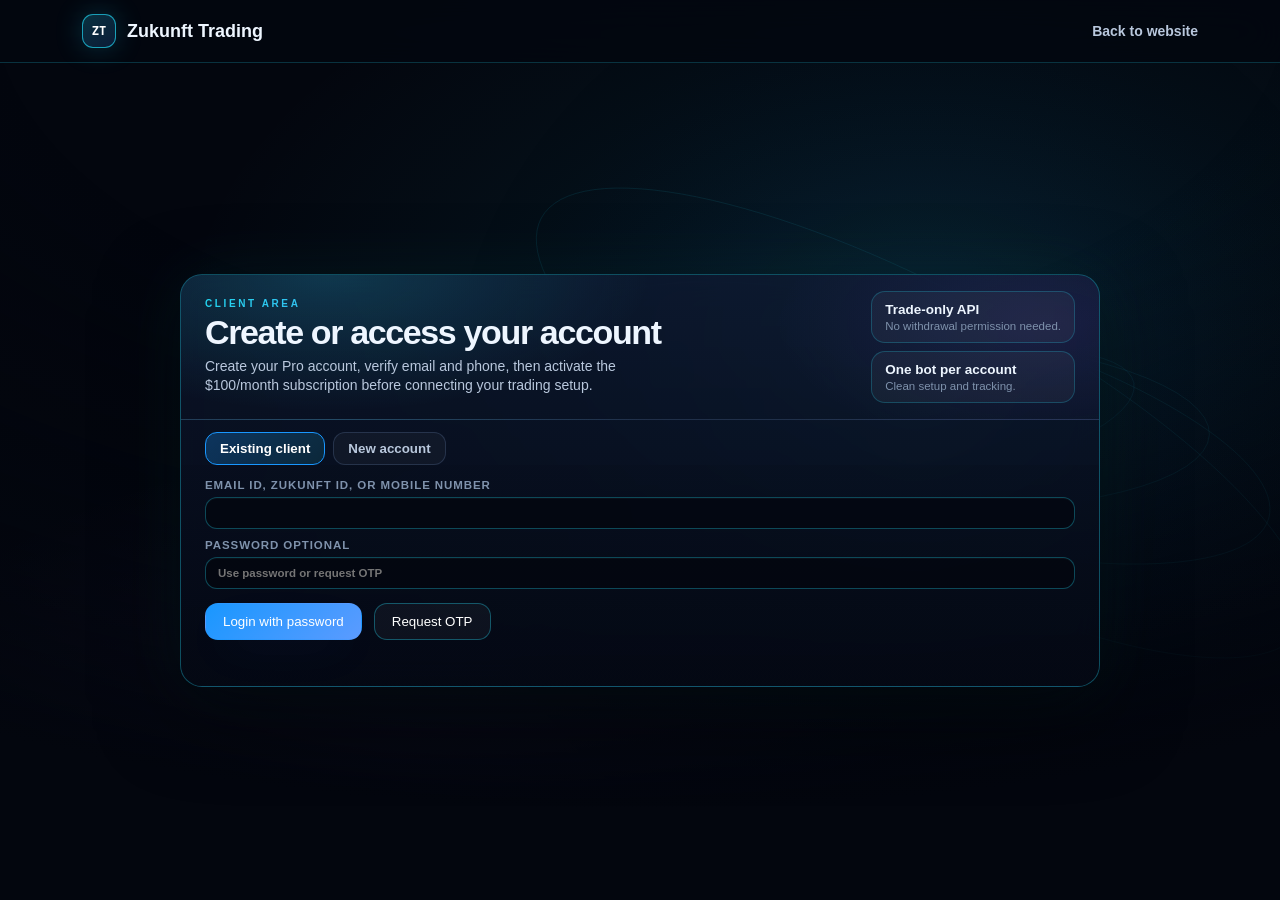
==== commit 1647b0ec: "Hide phone OTP when SMS is unavailable" ====
--- a/account.html
+++ b/account.html
@@ -122,7 +122,7 @@
   function rules(){var p=$('signupPass').value,p2=$('signupPass2').value,s={len:p.length>=8,cap:/[A-Z]/.test(p),num:/\d/.test(p),match:p&&p===p2};Object.keys(s).forEach(function(k){var el=document.querySelector('[data-rule="'+k+'"]');if(el)el.classList.toggle('ok',!!s[k])});return s.len&&s.cap&&s.num&&s.match}
   ['signupPass','signupPass2'].forEach(function(id){$(id).addEventListener('input',rules)});
   document.querySelectorAll('.tab').forEach(function(t){t.addEventListener('click',function(){showTab(t.dataset.tab)})});
-  $('signupPane').addEventListener('submit',function(e){e.preventDefault();if(!rules()){setMsg('signupMsg','Password must be 8+ characters with 1 capital letter, 1 number, and both entries must match.',true);return}saveCountry($('country').value);setMsg('signupMsg','Requesting OTP...',false);api('/auth/signup',{accountType:'pro_live',firstName:clean($('firstName').value),lastName:clean($('lastName').value),dob:$('dob').value,age:Number($('age').value||0),country:clean($('country').value),email:clean($('signupEmail').value),phoneCode:clean($('phoneCode').value),phone:clean($('signupPhone').value),password:$('signupPass').value}).then(function(d){pendingSignup=d;$('phoneOtpText').style.display='block';$('phoneOtpField').style.display='grid';$('phoneOtp').value='';$('signupOtp').classList.add('show');setMsg('signupMsg','OTP sent. Verify email and phone to create your Pro account.',false)}).catch(function(err){setMsg('signupMsg',err.message,true)})});
+  $('signupPane').addEventListener('submit',function(e){e.preventDefault();if(!rules()){setMsg('signupMsg','Password must be 8+ characters with 1 capital letter, 1 number, and both entries must match.',true);return}saveCountry($('country').value);setMsg('signupMsg','Requesting OTP...',false);api('/auth/signup',{accountType:'pro_live',firstName:clean($('firstName').value),lastName:clean($('lastName').value),dob:$('dob').value,age:Number($('age').value||0),country:clean($('country').value),email:clean($('signupEmail').value),phoneCode:clean($('phoneCode').value),phone:clean($('signupPhone').value),password:$('signupPass').value}).then(function(d){pendingSignup=d;var needsPhone=!!d.phoneOtpSent;$('phoneOtpText').style.display=needsPhone?'block':'none';$('phoneOtpField').style.display=needsPhone?'grid':'none';$('phoneOtp').value='';$('signupOtp').classList.add('show');setMsg('signupMsg',needsPhone?'OTP sent. Verify email and phone to create your Pro account.':'Email OTP sent. Verify your email to create your Pro account.',false)}).catch(function(err){setMsg('signupMsg',err.message,true)})});
   $('verifySignup').addEventListener('click',function(){if(!pendingSignup){setMsg('signupMsg','Request OTP first.',true);return}api('/auth/verify-signup',{signupRequestId:pendingSignup.signupRequestId,emailOtp:clean($('emailOtp').value),phoneOtp:clean($('phoneOtp').value)}).then(function(d){localStorage.removeItem('ztToken');$('signupSuccess').textContent='Account created. Your Zukunft ID is '+d.customerNumber+'. Please login now.';$('signupSuccess').classList.add('show');setMsg('signupMsg','Verified. Account created, but portal access needs login OTP.',false);$('loginId').value=d.customerNumber||clean($('signupEmail').value);$('loginPass').value='';$('loginOtp').value='';pendingLogin=null;$('loginOtpBox').classList.remove('show');setTimeout(function(){showTab('login');setMsg('loginMsg','Login with your password. We will send an OTP before portal access.',false)},900)}).catch(function(err){setMsg('signupMsg',err.message,true)})});
   $('loginPane').addEventListener('submit',function(e){e.preventDefault();setMsg('loginMsg','Checking account...',false);api('/auth/login',{identifier:clean($('loginId').value),password:$('loginPass').value}).then(function(d){pendingLogin=d;$('loginOtp').value='';$('loginOtpBox').classList.add('show');$('loginSuccess').classList.remove('show');setMsg('loginMsg','Password verified. OTP sent to your email. Enter it to open portal.',false)}).catch(function(err){setMsg('loginMsg',err.message,true)})});
   $('requestLoginOtp').addEventListener('click',function(){setMsg('loginMsg','Sending OTP...',false);api('/auth/request-login-otp',{identifier:clean($('loginId').value)}).then(function(d){pendingLogin=d;$('loginOtpBox').classList.add('show');setMsg('loginMsg','OTP sent. Check your email.',false)}).catch(function(err){setMsg('loginMsg',err.message,true)})});
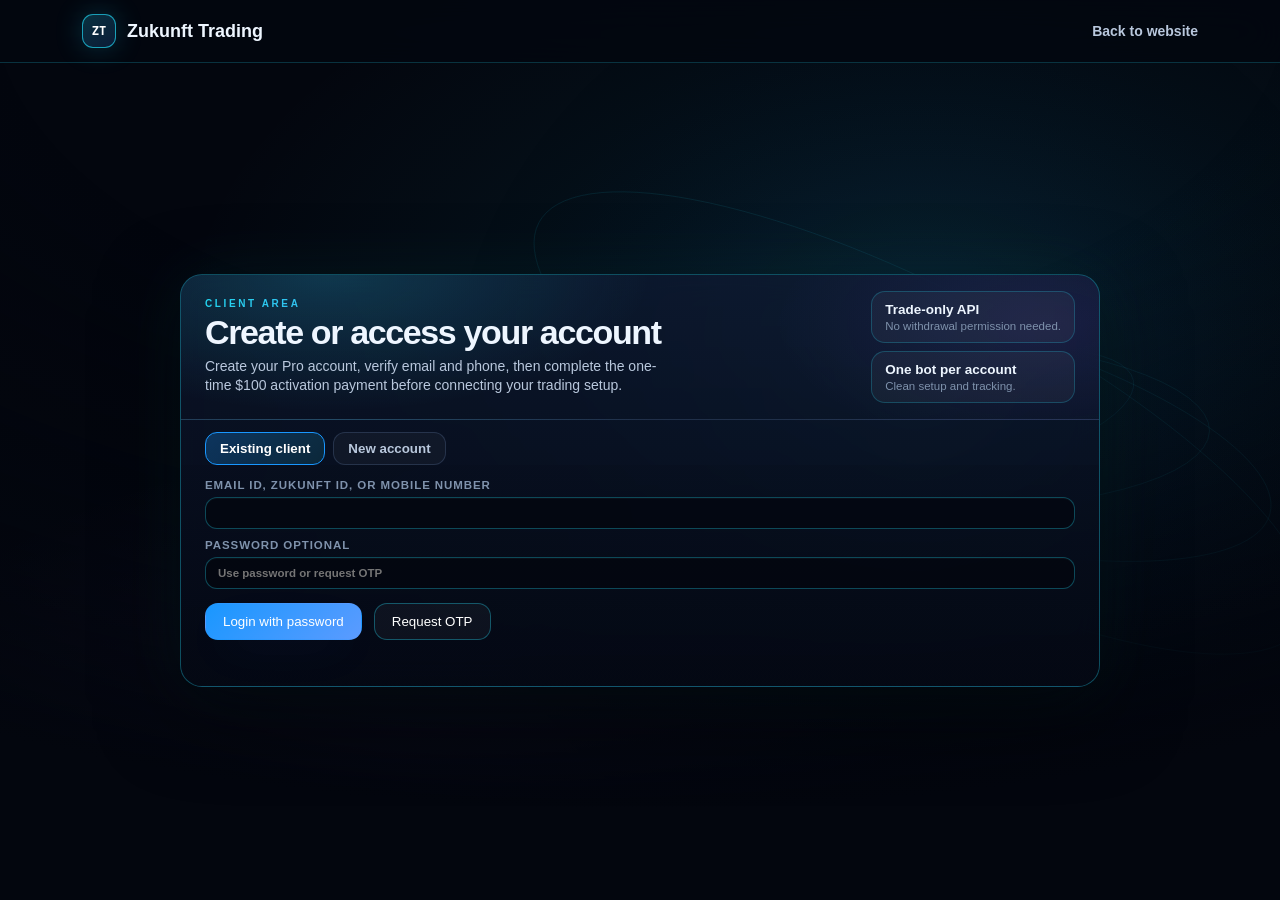
==== commit 4a20b228: "Present Pro as one-time PayPal payment" ====
--- a/account.html
+++ b/account.html
@@ -47,7 +47,7 @@
       <div>
         <p class="kicker">Client area</p>
         <h1>Create or access your account</h1>
-        <p class="lead">Create your Pro account, verify email and phone, then activate the $100/month subscription before connecting your trading setup.</p>
+        <p class="lead">Create your Pro account, verify email and phone, then complete the one-time $100 activation payment before connecting your trading setup.</p>
       </div>
       <div class="aside">
         <div class="mini-card"><b>Trade-only API</b><span>No withdrawal permission needed.</span></div>
@@ -60,7 +60,7 @@
     </div>
     <div class="auth-body">
       <form class="auth-pane" id="signupPane">
-        <div class="plan-choice" aria-label="Account type"><div class="plan-card"><b>Pro Live - $100/month</b><span>Live Binance Futures connection, dashboard and bot control</span></div></div>
+        <div class="plan-choice" aria-label="Account type"><div class="plan-card"><b>Pro Live - $100 one time</b><span>Live Binance Futures connection, dashboard and bot control</span></div></div>
         <div class="form-grid">
           <label>First name<input id="firstName" autocomplete="given-name" required></label>
           <label>Last name<input id="lastName" autocomplete="family-name" required></label>
@@ -89,7 +89,7 @@
         <div class="actions"><button class="btn btn-primary" type="submit">Login with password</button><button class="btn btn-ghost" type="button" id="requestLoginOtp">Request OTP</button></div>
         <div class="msg" id="loginMsg"></div>
         <div class="otp-box" id="loginOtpBox"><p>Login OTP sent. Check your email and enter the code below.</p><label>OTP<input id="loginOtp" inputmode="numeric" maxlength="6"></label><div class="actions"><button class="btn btn-primary" type="button" id="verifyLogin">Verify login</button></div></div>
-        <div class="success-box" id="loginSuccess">Login successful. Checking subscription status.</div>
+        <div class="success-box" id="loginSuccess">Login successful. Checking payment status.</div>
       </form>
     </div>
   </section>
@@ -126,7 +126,7 @@
   $('verifySignup').addEventListener('click',function(){if(!pendingSignup){setMsg('signupMsg','Request OTP first.',true);return}api('/auth/verify-signup',{signupRequestId:pendingSignup.signupRequestId,emailOtp:clean($('emailOtp').value),phoneOtp:clean($('phoneOtp').value)}).then(function(d){localStorage.removeItem('ztToken');$('signupSuccess').textContent='Account created. Your Zukunft ID is '+d.customerNumber+'. Please login now.';$('signupSuccess').classList.add('show');setMsg('signupMsg','Verified. Account created, but portal access needs login OTP.',false);$('loginId').value=d.customerNumber||clean($('signupEmail').value);$('loginPass').value='';$('loginOtp').value='';pendingLogin=null;$('loginOtpBox').classList.remove('show');setTimeout(function(){showTab('login');setMsg('loginMsg','Login with your password. We will send an OTP before portal access.',false)},900)}).catch(function(err){setMsg('signupMsg',err.message,true)})});
   $('loginPane').addEventListener('submit',function(e){e.preventDefault();setMsg('loginMsg','Checking account...',false);api('/auth/login',{identifier:clean($('loginId').value),password:$('loginPass').value}).then(function(d){pendingLogin=d;$('loginOtp').value='';$('loginOtpBox').classList.add('show');$('loginSuccess').classList.remove('show');setMsg('loginMsg','Password verified. OTP sent to your email. Enter it to open portal.',false)}).catch(function(err){setMsg('loginMsg',err.message,true)})});
   $('requestLoginOtp').addEventListener('click',function(){setMsg('loginMsg','Sending OTP...',false);api('/auth/request-login-otp',{identifier:clean($('loginId').value)}).then(function(d){pendingLogin=d;$('loginOtpBox').classList.add('show');setMsg('loginMsg','OTP sent. Check your email.',false)}).catch(function(err){setMsg('loginMsg',err.message,true)})});
-  $('verifyLogin').addEventListener('click',function(){if(!pendingLogin){setMsg('loginMsg','Request an OTP first.',true);return}api('/auth/verify-login-otp',{userId:pendingLogin.userId,loginOtp:clean($('loginOtp').value)}).then(function(d){localStorage.setItem('ztToken',d.token);$('loginSuccess').textContent='Login successful. Checking subscription status...';$('loginSuccess').classList.add('show');setMsg('loginMsg','Verified.',false);openNext(d.token)}).catch(function(err){setMsg('loginMsg',err.message,true)})});
+  $('verifyLogin').addEventListener('click',function(){if(!pendingLogin){setMsg('loginMsg','Request OTP first.',true);return}api('/auth/verify-login-otp',{userId:pendingLogin.userId,loginOtp:clean($('loginOtp').value)}).then(function(d){localStorage.setItem('ztToken',d.token);$('loginSuccess').textContent='Login successful. Checking payment status...';$('loginSuccess').classList.add('show');setMsg('loginMsg','Verified.',false);openNext(d.token)}).catch(function(err){setMsg('loginMsg',err.message,true)})});
   var cv=$('bg'),ctx=cv.getContext('2d'),mx=0,my=0,tmx=0,tmy=0,reduce=matchMedia('(prefers-reduced-motion: reduce)').matches;
   function resize(){cv.width=innerWidth;cv.height=innerHeight}resize();addEventListener('resize',resize);
   addEventListener('pointermove',function(e){tmx=(e.clientX/innerWidth-.5)*2;tmy=(e.clientY/innerHeight-.5)*2},{passive:true});
